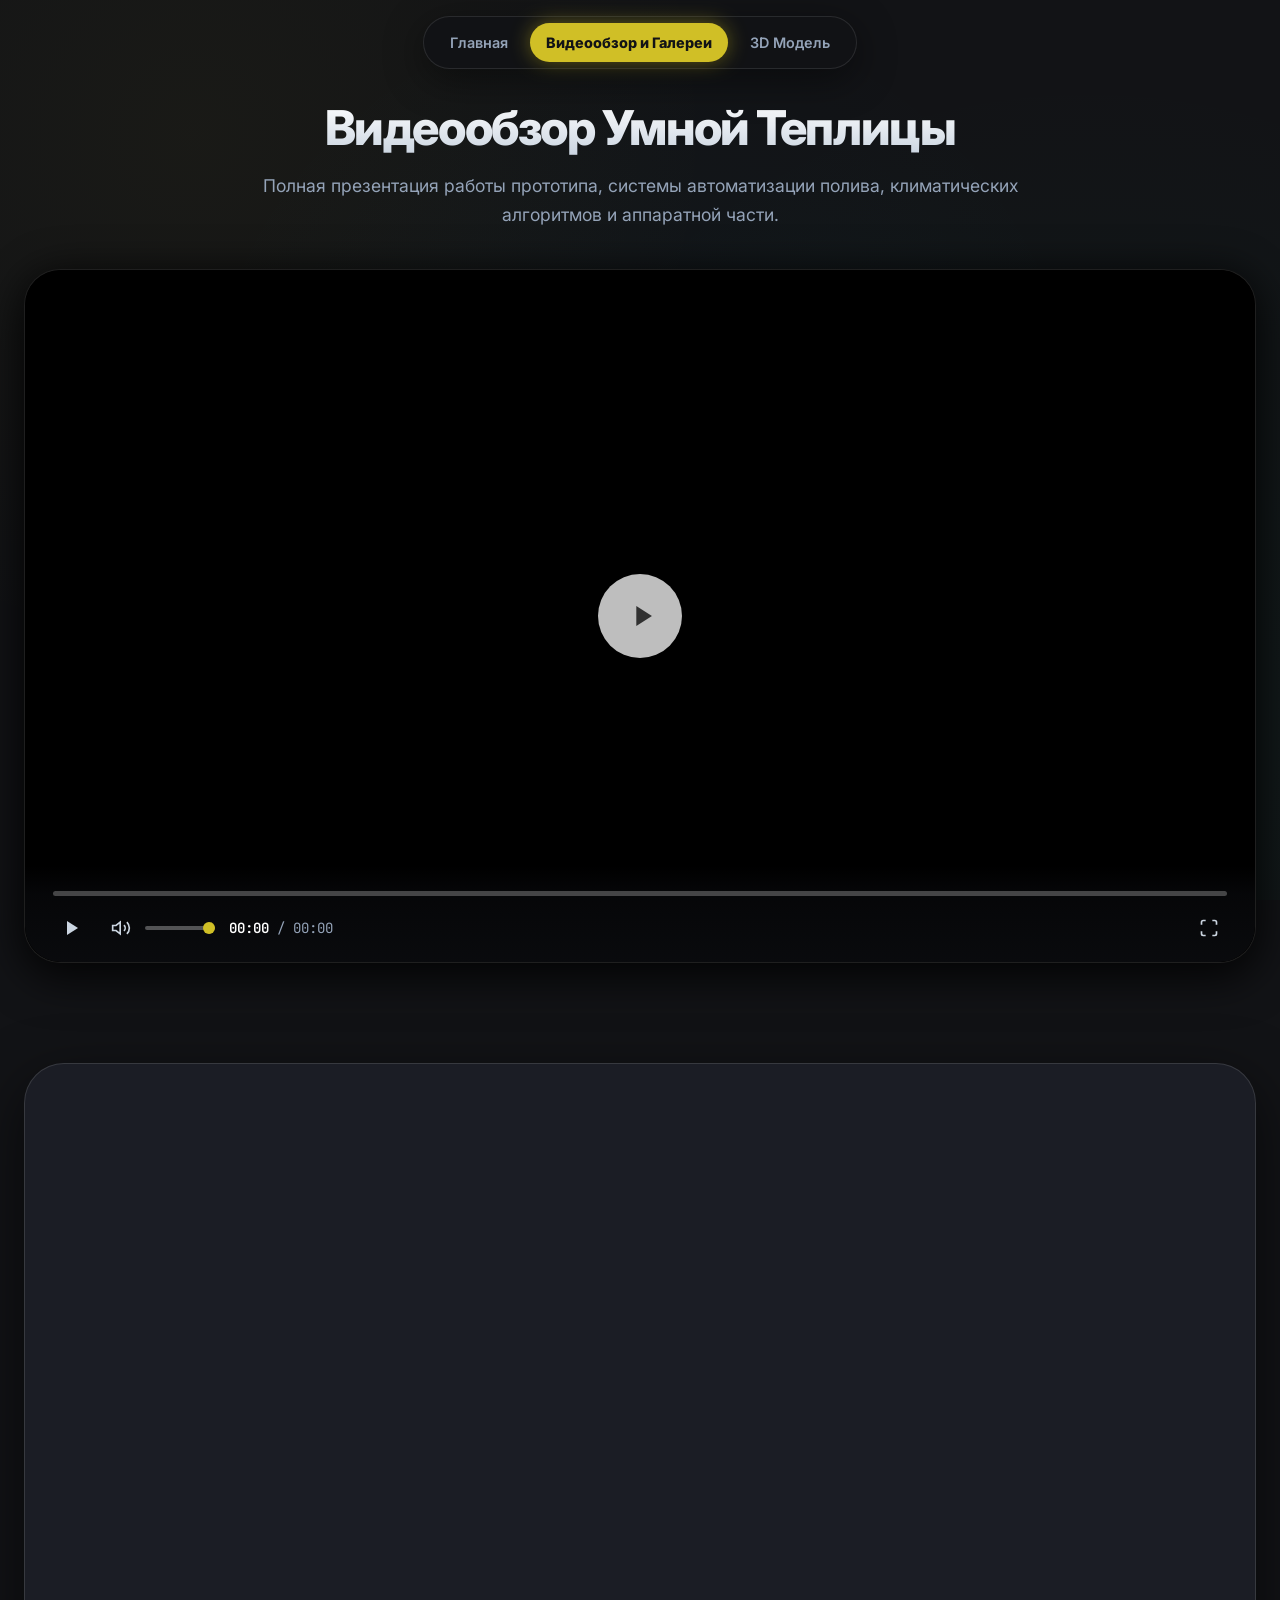
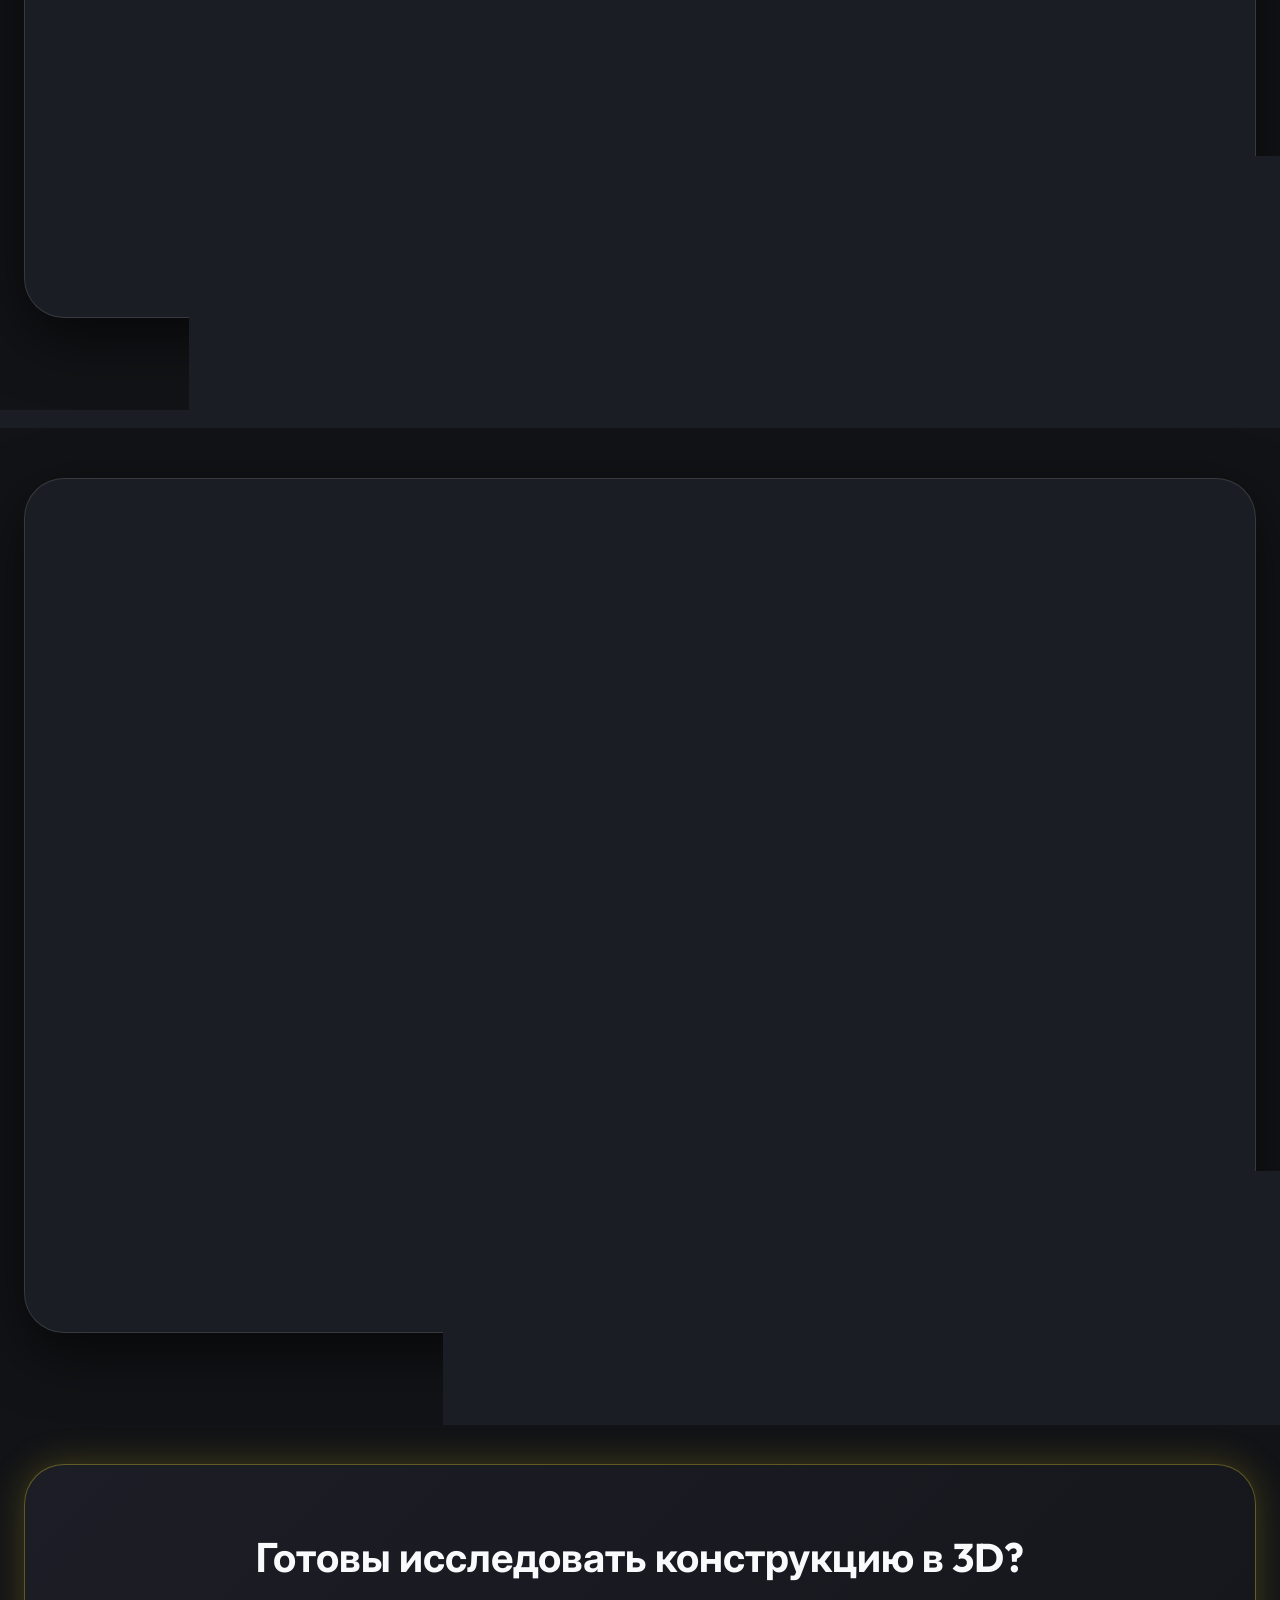
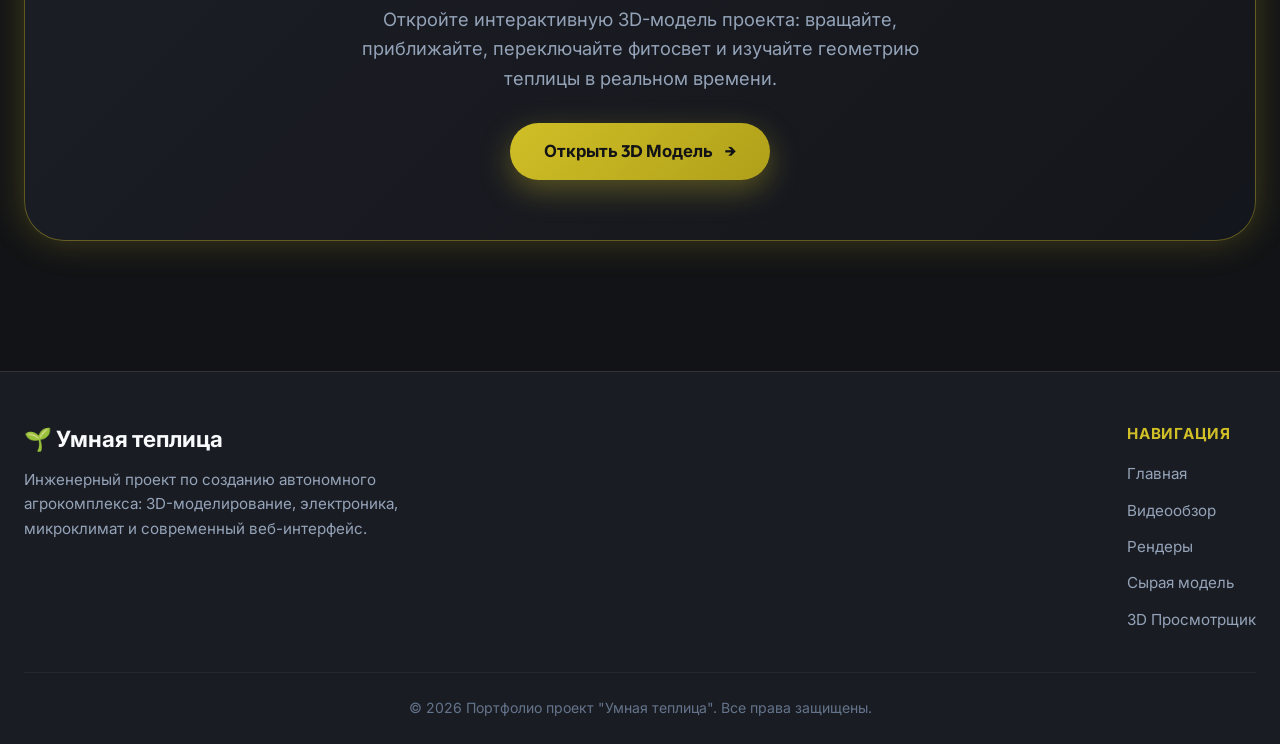
==== review.html @ 113e4ca7 "feat: initial commit - student project" ====
<!DOCTYPE html>
<html lang="ru">
<head>
  <meta charset="UTF-8" />
  <meta name="viewport" content="width=device-width, initial-scale=1.0" />
  <title>Видеообзор и Галереи | Умная теплица</title>
  <link rel="stylesheet" href="css/style.css" />
  <link rel="stylesheet" href="css/player.css" />
  <link rel="stylesheet" href="css/gallery.css" />
</head>
<body>

  <!-- SITE HEADER / NAVBAR -->
  <header class="site-header">
    <div class="nav-container">
      <nav>
        <ul class="nav-links">
          <li><a href="index.html" class="nav-link">Главная</a></li>
          <li><a href="review.html" class="nav-link active">Видеообзор и Галереи</a></li>
          <li><a href="model.html" class="nav-link">3D Модель</a></li>
        </ul>
      </nav>
    </div>
  </header>

  <main>
    <!-- VIDEO SECTION (FRAME 2 DESIGN) -->
    <section id="video" class="video-section section">
      <div class="container">
        <div class="section-header">
          <h1 class="section-title">Видеообзор Умной Теплицы</h1>
          <p class="section-desc">
            Полная презентация работы прототипа, системы автоматизации полива, климатических алгоритмов и аппаратной части.
          </p>
        </div>

        <div class="video-wrapper">
          <div class="video-container">
            <video class="custom-video" preload="metadata" poster="Рендер%20модели/Identical_reconstruction_first_i…_2K_202607182048.jpeg">
              <source src="Видеообзор/Умная%20теплица%20(1).mp4" type="video/mp4" />
              Ваш браузер не поддерживает видео HTML5.
            </video>

            <!-- Center Big Play Button (From Frame 2) -->
            <button class="video-center-btn" aria-label="Воспроизвести">
              <svg viewBox="0 0 24 24">
                <path d="M8 5v14l11-7z" />
              </svg>
            </button>

            <!-- Custom Controls Overlay -->
            <div class="video-controls">
              <div class="video-timeline-container">
                <div class="video-timeline">
                  <div class="video-buffer"></div>
                  <div class="video-progress"></div>
                </div>
              </div>

              <div class="video-controls-row">
                <div class="video-controls-left">
                  <button class="control-btn play-toggle-btn" aria-label="Play/Pause">
                    <svg width="24" height="24" viewBox="0 0 24 24" fill="currentColor">
                      <path d="M8 5v14l11-7z" />
                    </svg>
                  </button>

                  <div class="volume-container">
                    <button class="control-btn mute-btn" aria-label="Mute">
                      <svg width="22" height="22" viewBox="0 0 24 24" fill="none" stroke="currentColor" stroke-width="2">
                        <path d="M11 5L6 9H2v6h4l5 4V5z"/>
                        <path d="M19.07 4.93a10 10 0 0 1 0 14.14M15.54 8.46a5 5 0 0 1 0 7.07"/>
                      </svg>
                    </button>
                    <input type="range" class="volume-slider" min="0" max="1" step="0.05" value="1.0" />
                  </div>

                  <div class="video-time">
                    <span class="video-time-current">00:00</span> / <span class="video-time-total">00:00</span>
                  </div>
                </div>

                <div class="video-controls-right">
                  <button class="control-btn fullscreen-btn" aria-label="Fullscreen">
                    <svg width="20" height="20" viewBox="0 0 24 24" fill="none" stroke="currentColor" stroke-width="2">
                      <path d="M8 3H5a2 2 0 0 0-2 2v3m18 0V5a2 2 0 0 0-2-2h-3m0 18h3a2 2 0 0 0 2-2v-3M3 16v3a2 2 0 0 0 2 2h3"/>
                    </svg>
                  </button>
                </div>
              </div>
            </div>
          </div>
        </div>
      </div>
    </section>

    <!-- GALLERY 1: RENDERS (FRAME 2) -->
    <section id="gallery-renders" class="gallery-section">
      <div class="container">
        <div class="gallery-block" id="renderGallery">
          <div class="gallery-header-row">
            <div class="gallery-title-group">
              <h3>Рендер модели</h3>
              <p>Фотореалистичные рендеры проекта в различных ракурсах: общий план, аэросъемка, детализация узлов и интерьер теплицы.</p>
            </div>

            <div class="gallery-nav-buttons">
              <button class="gallery-nav-btn prev-btn" aria-label="Назад">←</button>
              <button class="gallery-nav-btn next-btn" aria-label="Вперед">→</button>
            </div>
          </div>

          <!-- 3D Carousel Stage -->
          <div class="carousel-stage">
            <div class="carousel-track">
              <!-- Render slides injected by JS -->
            </div>
          </div>

          <div class="carousel-dots"></div>
          <div class="gallery-thumbs"></div>
        </div>
      </div>
    </section>

    <!-- GALLERY 2: RAW MODEL / PROTOTYPE (FRAME 2) -->
    <section id="gallery-raw" class="gallery-section">
      <div class="container">
        <div class="gallery-block" id="rawGallery">
          <div class="gallery-header-row">
            <div class="gallery-title-group">
              <h3>Сырая модель и процесс сборки</h3>
              <p>Чертежи, геометрические модели из SketchUp, этапы лазерной резки, сборки макета и физического прототипа.</p>
            </div>

            <div class="gallery-nav-buttons">
              <button class="gallery-nav-btn prev-btn" aria-label="Назад">←</button>
              <button class="gallery-nav-btn next-btn" aria-label="Вперед">→</button>
            </div>
          </div>

          <!-- 3D Carousel Stage -->
          <div class="carousel-stage">
            <div class="carousel-track">
              <!-- Raw model slides injected by JS -->
            </div>
          </div>

          <div class="carousel-dots"></div>
          <div class="gallery-thumbs"></div>
        </div>
      </div>
    </section>

    <!-- 3D CTA BANNER -->
    <section class="section" style="padding-top: 20px;">
      <div class="container" style="text-align: center;">
        <div style="background: linear-gradient(135deg, rgba(30, 32, 40, 0.9), rgba(20, 22, 28, 0.95)); border: 1px solid var(--border-active); border-radius: var(--radius-xl); padding: 60px 40px; box-shadow: var(--shadow-gold);">
          <h2 style="font-family: var(--font-heading); font-size: 2.5rem; margin-bottom: 16px;">Готовы исследовать конструкцию в 3D?</h2>
          <p style="color: var(--text-secondary); font-size: 1.15rem; max-width: 600px; margin: 0 auto 30px;">
            Откройте интерактивную 3D-модель проекта: вращайте, приближайте, переключайте фитосвет и изучайте геометрию теплицы в реальном времени.
          </p>
          <a href="model.html" class="btn btn-primary">
            <span>Открыть 3D Модель</span>
            <span class="btn-icon">→</span>
          </a>
        </div>
      </div>
    </section>
  </main>

  <!-- LIGHTBOX MODAL -->
  <div class="lightbox-modal" id="lightboxModal">
    <button class="lightbox-close" aria-label="Закрыть">✕</button>
    <button class="lightbox-prev" aria-label="Предыдущее">‹</button>
    <button class="lightbox-next" aria-label="Следующее">›</button>
    <div class="lightbox-content">
      <img class="lightbox-img" id="lightboxImg" src="" alt="Full view" />
      <div class="lightbox-caption" id="lightboxCaption"></div>
    </div>
  </div>

  <!-- FOOTER -->
  <footer class="site-footer">
    <div class="container">
      <div class="footer-content">
        <div class="footer-brand">
          <h3>🌱 Умная теплица</h3>
          <p>Инженерный проект по созданию автономного агрокомплекса: 3D-моделирование, электроника, микроклимат и современный веб-интерфейс.</p>
        </div>
        <div class="footer-col">
          <h4>Навигация</h4>
          <ul>
            <li><a href="index.html">Главная</a></li>
            <li><a href="review.html">Видеообзор</a></li>
            <li><a href="review.html#gallery-renders">Рендеры</a></li>
            <li><a href="review.html#gallery-raw">Сырая модель</a></li>
            <li><a href="model.html">3D Просмотрщик</a></li>
          </ul>
        </div>
      </div>
      <div class="footer-bottom">
        <p>© 2026 Портфолио проект "Умная теплица". Все права защищены.</p>
      </div>
    </div>
  </footer>

  <script src="js/main.js"></script>
  <script src="js/player.js"></script>
  <script src="js/gallery.js"></script>
</body>
</html>
---- css/style.css ----
/* ===================================================
   SMART GREENHOUSE PORTFOLIO - MAIN STYLES
   =================================================== */

@import url('https://fonts.googleapis.com/css2?family=Inter:wght@300;400;500;600;700;800;900&family=Outfit:wght@400;600;700;800;900&family=JetBrains+Mono:wght@400;600&display=swap');

:root {
  --bg-primary: #121316;
  --bg-secondary: #1a1c23;
  --bg-card: rgba(30, 32, 40, 0.75);
  --bg-glass: rgba(255, 255, 255, 0.06);
  --bg-glass-heavy: rgba(20, 22, 28, 0.92);
  --bg-glass-nav: rgba(18, 19, 22, 0.88);
  
  --accent-gold: #d0bf26;
  --accent-gold-glow: rgba(208, 191, 38, 0.35);
  --accent-green: #10b981;
  --accent-green-glow: rgba(16, 185, 129, 0.3);
  --accent-cyan: #06b6d4;
  --accent-purple: #a855f7;
  
  --text-primary: #f8fafc;
  --text-secondary: #94a3b8;
  --text-muted: #64748b;
  
  --border-light: rgba(255, 255, 255, 0.1);
  --border-active: rgba(208, 191, 38, 0.4);
  --border-glass: rgba(255, 255, 255, 0.12);
  
  --radius-sm: 10px;
  --radius-md: 18px;
  --radius-lg: 28px;
  --radius-xl: 40px;
  --radius-full: 9999px;
  
  --shadow-sm: 0 4px 20px rgba(0, 0, 0, 0.25);
  --shadow-md: 0 10px 40px rgba(0, 0, 0, 0.45);
  --shadow-lg: 0 20px 60px rgba(0, 0, 0, 0.6);
  --shadow-gold: 0 0 35px rgba(208, 191, 38, 0.25);
  --shadow-glow: 0 0 45px rgba(16, 185, 129, 0.2);

  --font-main: 'Inter', system-ui, -apple-system, sans-serif;
  --font-heading: 'Outfit', 'Inter', sans-serif;
  --font-mono: 'JetBrains Mono', monospace;
  
  --transition-fast: 0.2s cubic-bezier(0.4, 0, 0.2, 1);
  --transition-normal: 0.35s cubic-bezier(0.4, 0, 0.2, 1);
  --transition-smooth: 0.5s cubic-bezier(0.16, 1, 0.3, 1);
}

*, *::before, *::after {
  box-sizing: border-box;
  margin: 0;
  padding: 0;
}

html {
  scroll-behavior: smooth;
  color-scheme: dark;
  font-size: 16px;
  -webkit-text-size-adjust: 100%;
}

body {
  font-family: var(--font-main);
  background-color: var(--bg-primary);
  color: var(--text-primary);
  line-height: 1.6;
  min-height: 100vh;
  overflow-x: hidden;
  position: relative;
  background-image: 
    radial-gradient(circle at 15% 15%, rgba(208, 191, 38, 0.04) 0%, transparent 40%),
    radial-gradient(circle at 85% 80%, rgba(16, 185, 129, 0.05) 0%, transparent 50%),
    radial-gradient(circle at 50% 50%, rgba(6, 182, 212, 0.03) 0%, transparent 60%);
  background-attachment: fixed;
  text-rendering: optimizeLegibility;
}

img {
  max-width: 100%;
  display: block;
}

/* Scrollbar */
::-webkit-scrollbar {
  width: 8px;
}
::-webkit-scrollbar-track {
  background: #121316;
}
::-webkit-scrollbar-thumb {
  background: #2e323e;
  border-radius: 4px;
  border: 2px solid #121316;
}
::-webkit-scrollbar-thumb:hover {
  background: var(--accent-gold);
}

/* ===================================================
   NAVIGATION BAR (CENTERED FLOATING CAPSULE)
   =================================================== */

.site-header {
  position: fixed;
  top: 0;
  left: 0;
  right: 0;
  z-index: 1000;
  padding: 16px 20px;
  display: flex;
  justify-content: center;
  align-items: center;
  pointer-events: none;
  transition: var(--transition-normal);
}

.nav-container {
  pointer-events: auto;
  display: flex;
  align-items: center;
  justify-content: center;
  width: auto;
  padding: 6px 10px;
  background: var(--bg-glass-nav);
  backdrop-filter: blur(16px);
  -webkit-backdrop-filter: blur(16px);
  border: 1px solid var(--border-light);
  border-radius: var(--radius-full);
  box-shadow: var(--shadow-md);
  transition: all var(--transition-normal);
  transform: translateZ(0);
  max-width: calc(100vw - 32px);
}

.nav-links {
  display: flex;
  align-items: center;
  gap: 6px;
  list-style: none;
}

.nav-link {
  position: relative;
  display: flex;
  align-items: center;
  justify-content: center;
  gap: 6px;
  padding: 8px 16px;
  border-radius: var(--radius-full);
  color: var(--text-secondary);
  text-decoration: none;
  font-size: 0.9rem;
  font-weight: 600;
  transition: all var(--transition-fast);
  white-space: nowrap;
  -webkit-tap-highlight-color: transparent;
}

.nav-link:hover {
  color: var(--text-primary);
  background: rgba(255, 255, 255, 0.08);
}

.nav-links .nav-link.active,
.nav-link.active {
  color: #121316 !important;
  background: var(--accent-gold) !important;
  box-shadow: 0 0 20px rgba(208, 191, 38, 0.45), 0 4px 12px rgba(0, 0, 0, 0.3) !important;
  font-weight: 800 !important;
}

.mobile-toggle {
  display: none !important;
}

/* ===================================================
   CONTAINER & LAYOUT
   =================================================== */

.container {
  width: 100%;
  max-width: 1360px;
  margin: 0 auto;
  padding: 0 24px;
}

.section {
  padding: 100px 0 70px;
  position: relative;
}

.section-header {
  text-align: center;
  max-width: 800px;
  margin: 0 auto 40px;
}

.section-tag {
  display: inline-flex;
  align-items: center;
  gap: 8px;
  padding: 6px 16px;
  background: rgba(208, 191, 38, 0.12);
  border: 1px solid rgba(208, 191, 38, 0.3);
  border-radius: var(--radius-full);
  color: var(--accent-gold);
  font-size: 0.85rem;
  font-weight: 700;
  text-transform: uppercase;
  letter-spacing: 0.08em;
  margin-bottom: 16px;
}

.section-title {
  font-family: var(--font-heading);
  font-size: clamp(2rem, 3.8vw, 3rem);
  font-weight: 800;
  letter-spacing: -0.03em;
  line-height: 1.15;
  margin-bottom: 16px;
  background: linear-gradient(180deg, #ffffff 0%, #cbd5e1 100%);
  -webkit-background-clip: text;
  -webkit-text-fill-color: transparent;
}

.section-desc {
  font-size: 1.1rem;
  color: var(--text-secondary);
  line-height: 1.65;
}

/* ===================================================
   BUTTONS
   =================================================== */

.btn {
  display: inline-flex;
  align-items: center;
  justify-content: center;
  gap: 12px;
  padding: 15px 34px;
  border-radius: var(--radius-full);
  font-size: 1.05rem;
  font-weight: 700;
  font-family: var(--font-heading);
  text-decoration: none;
  cursor: pointer;
  border: none;
  transition: all var(--transition-normal);
  position: relative;
  overflow: hidden;
  -webkit-tap-highlight-color: transparent;
  min-height: 48px;
}

.btn-primary {
  background: linear-gradient(135deg, #d0bf26, #b0a01a);
  color: #121316;
  box-shadow: 0 10px 30px var(--accent-gold-glow);
}

.btn-primary:hover {
  transform: translateY(-3px) scale(1.02);
  box-shadow: 0 15px 40px rgba(208, 191, 38, 0.55);
}

.btn-glass {
  background: rgba(255, 255, 255, 0.1);
  backdrop-filter: blur(12px);
  -webkit-backdrop-filter: blur(12px);
  color: var(--text-primary);
  border: 1px solid rgba(255, 255, 255, 0.2);
  box-shadow: var(--shadow-sm);
}

.btn-glass:hover {
  background: rgba(255, 255, 255, 0.18);
  border-color: var(--accent-gold);
  transform: translateY(-3px);
  box-shadow: var(--shadow-md);
}

.btn-icon {
  display: inline-flex;
  align-items: center;
  justify-content: center;
  background: none;
  transition: transform var(--transition-fast);
}

.btn:hover .btn-icon {
  transform: translateX(4px);
}

/* ===================================================
   FOOTER
   =================================================== */

.site-footer {
  background: var(--bg-secondary);
  border-top: 1px solid var(--border-light);
  padding: 50px 0 25px;
  margin-top: 60px;
}

.footer-content {
  display: grid;
  grid-template-columns: 1fr auto;
  gap: 40px;
  margin-bottom: 30px;
  align-items: start;
}

.footer-brand h3 {
  font-family: var(--font-heading);
  font-size: 1.4rem;
  margin-bottom: 10px;
  color: var(--text-primary);
}

.footer-brand p {
  color: var(--text-secondary);
  max-width: 420px;
  font-size: 0.95rem;
}

.footer-col h4 {
  font-size: 0.95rem;
  text-transform: uppercase;
  letter-spacing: 0.05em;
  color: var(--accent-gold);
  margin-bottom: 14px;
}

.footer-col ul {
  list-style: none;
}

.footer-col li {
  margin-bottom: 8px;
}

.footer-col a {
  color: var(--text-secondary);
  text-decoration: none;
  font-size: 0.95rem;
  transition: color var(--transition-fast);
  display: inline-block;
  padding: 2px 0;
}

.footer-col a:hover {
  color: var(--accent-gold);
}

.footer-bottom {
  text-align: center;
  padding-top: 24px;
  border-top: 1px solid rgba(255, 255, 255, 0.05);
  color: var(--text-muted);
  font-size: 0.88rem;
}

/* ===================================================
   RESPONSIVE & MOBILE
   =================================================== */

@media (max-width: 992px) {
  body {
    background-attachment: scroll;
  }
  
  .site-header {
    padding: 12px 14px;
  }

  .nav-container {
    padding: 5px 8px;
    background: rgba(18, 19, 22, 0.94);
  }

  .nav-link {
    padding: 7px 12px;
    font-size: 0.82rem;
  }

  .footer-content {
    grid-template-columns: 1fr;
    gap: 24px;
  }
}

@media (max-width: 640px) {
  .site-header {
    padding: 10px 10px;
  }
  
  .nav-container {
    padding: 4px 6px;
    max-width: calc(100vw - 20px);
  }

  .nav-links {
    gap: 3px;
  }

  .nav-link {
    padding: 6px 10px;
    font-size: 0.78rem;
    gap: 4px;
  }

  .container {
    padding: 0 16px;
  }
  .section {
    padding: 70px 0 40px;
  }
  .section-header {
    margin-bottom: 28px;
  }
}

@media (max-width: 360px) {
  .nav-link {
    padding: 5px 7px;
    font-size: 0.72rem;
  }
}
---- css/player.css ----
/* ===================================================
   CUSTOM VIDEO PLAYER STYLES (CLEAN & ROUNDED)
   =================================================== */

.video-section {
  padding: 100px 0 50px;
}

.video-wrapper {
  position: relative;
  width: 100%;
  max-width: 1240px;
  margin: 0 auto;
  background: #000000;
  border-radius: 36px;
  border: 1px solid rgba(255, 255, 255, 0.12);
  box-shadow: 0 15px 45px rgba(0, 0, 0, 0.7), 0 0 40px rgba(0, 0, 0, 0.4);
  overflow: hidden;
  transition: all var(--transition-normal);
  transform: translateZ(0);
}

.video-wrapper:hover {
  border-color: rgba(208, 191, 38, 0.4);
  box-shadow: 0 20px 60px rgba(0, 0, 0, 0.8), 0 0 50px rgba(208, 191, 38, 0.15);
}

.video-container {
  position: relative;
  width: 100%;
  aspect-ratio: 16 / 9;
  background: #000000;
  border-radius: 36px;
  overflow: hidden;
  display: flex;
  align-items: center;
  justify-content: center;
  cursor: pointer;
  -webkit-tap-highlight-color: transparent;
  user-select: none;
}

.custom-video {
  width: 100%;
  height: 100%;
  object-fit: cover;
  display: block;
  border-radius: 36px;
}

/* Big Center Play/Pause Button */
.video-center-btn {
  position: absolute;
  top: 50%;
  left: 50%;
  transform: translate(-50%, -50%) scale(1);
  width: 84px;
  height: 84px;
  border-radius: 50%;
  background: rgba(217, 217, 217, 0.88);
  backdrop-filter: blur(12px);
  -webkit-backdrop-filter: blur(12px);
  display: flex;
  align-items: center;
  justify-content: center;
  cursor: pointer;
  z-index: 10;
  box-shadow: 0 10px 35px rgba(0, 0, 0, 0.5);
  transition: all 0.25s cubic-bezier(0.16, 1, 0.3, 1);
  border: none;
  -webkit-tap-highlight-color: transparent;
}

.video-center-btn svg {
  width: 34px;
  height: 34px;
  fill: #313131;
  margin-left: 4px; /* Optical center for play icon */
  transition: fill 0.2s ease;
}

.video-center-btn:hover {
  transform: translate(-50%, -50%) scale(1.1);
  background: #ffffff;
  box-shadow: 0 15px 45px rgba(208, 191, 38, 0.6);
}

.video-center-btn:hover svg {
  fill: #121316;
}

.video-container.playing .video-center-btn {
  opacity: 0;
  pointer-events: none;
  transform: translate(-50%, -50%) scale(0.75);
}

.video-container.playing:hover .video-center-btn {
  opacity: 0.88;
  pointer-events: auto;
  transform: translate(-50%, -50%) scale(1);
}

/* Bottom Controls Bar */
.video-controls {
  position: absolute;
  bottom: 0;
  left: 0;
  right: 0;
  padding: 20px 28px 16px;
  background: linear-gradient(0deg, rgba(10, 11, 14, 0.95) 0%, rgba(10, 11, 14, 0.6) 70%, transparent 100%);
  display: flex;
  flex-direction: column;
  gap: 10px;
  z-index: 10;
  opacity: 1;
  transition: opacity 0.3s ease, visibility 0.3s ease;
  pointer-events: auto;
}

.video-container.playing.hide-controls .video-controls {
  opacity: 0;
  pointer-events: none;
}

/* Progress bar / Timeline */
.video-timeline-container {
  width: 100%;
  height: 14px;
  display: flex;
  align-items: center;
  cursor: pointer;
  position: relative;
  touch-action: none;
}

.video-timeline {
  width: 100%;
  height: 5px;
  background: rgba(255, 255, 255, 0.25);
  border-radius: 6px;
  position: relative;
  overflow: hidden;
  transition: height 0.2s ease;
}

.video-timeline-container:hover .video-timeline {
  height: 7px;
}

.video-progress {
  height: 100%;
  width: 0%;
  background: linear-gradient(90deg, #d0bf26, #f0e130);
  box-shadow: 0 0 12px rgba(208, 191, 38, 0.8);
  border-radius: 6px;
  transition: width 0.08s linear;
}

.video-buffer {
  position: absolute;
  top: 0;
  left: 0;
  height: 100%;
  width: 0%;
  background: rgba(255, 255, 255, 0.15);
  border-radius: 6px;
}

/* Bottom Row of Controls */
.video-controls-row {
  display: flex;
  align-items: center;
  justify-content: space-between;
  width: 100%;
}

.video-controls-left {
  display: flex;
  align-items: center;
  gap: 14px;
  flex-shrink: 0;
}

.video-controls-right {
  display: flex;
  align-items: center;
  gap: 14px;
  flex-shrink: 0;
}

.control-btn {
  background: none;
  border: none;
  color: #cbd5e1;
  font-size: 19px;
  cursor: pointer;
  display: flex;
  align-items: center;
  justify-content: center;
  padding: 6px;
  border-radius: 50%;
  transition: all 0.2s ease;
  -webkit-tap-highlight-color: transparent;
  min-width: 36px;
  min-height: 36px;
}

.control-btn:hover {
  color: #ffffff;
  transform: scale(1.12);
}

.video-time {
  font-family: var(--font-mono);
  font-size: 0.88rem;
  color: #94a3b8;
  white-space: nowrap;
}

.video-time-current {
  color: #ffffff;
  font-weight: 600;
}

/* Volume Slider */
.volume-container {
  display: flex;
  align-items: center;
  gap: 6px;
}

.volume-slider {
  width: 70px;
  height: 4px;
  -webkit-appearance: none;
  appearance: none;
  background: rgba(255, 255, 255, 0.3);
  border-radius: 2px;
  outline: none;
  cursor: pointer;
}

.volume-slider::-webkit-slider-thumb {
  -webkit-appearance: none;
  appearance: none;
  width: 12px;
  height: 12px;
  background: var(--accent-gold);
  border-radius: 50%;
  cursor: pointer;
}

/* ===================================================
   FULLSCREEN MODE STYLING
   =================================================== */

.video-container:fullscreen,
.video-container:-webkit-full-screen {
  width: 100vw;
  height: 100vh;
  aspect-ratio: auto;
  border-radius: 0;
  background: #000000;
}

.video-container:fullscreen .custom-video,
.video-container:-webkit-full-screen .custom-video {
  border-radius: 0;
  object-fit: contain;
}

.video-container:fullscreen .video-controls,
.video-container:-webkit-full-screen .video-controls {
  padding: 30px 48px 24px;
}

/* ===================================================
   MOBILE RESPONSIVE PLAYER OPTIMIZATIONS
   =================================================== */

@media (max-width: 768px) {
  .video-section {
    padding: 70px 0 35px;
  }
  .video-wrapper {
    border-radius: 22px;
  }
  .video-container {
    border-radius: 22px;
  }
  .custom-video {
    border-radius: 22px;
  }
  .video-center-btn {
    width: 60px;
    height: 60px;
  }
  .video-center-btn svg {
    width: 26px;
    height: 26px;
    margin-left: 3px;
  }
  .video-controls {
    padding: 10px 14px 8px;
    gap: 6px;
  }
  .video-controls-left {
    gap: 8px;
  }
  .volume-slider {
    display: none; /* Hide volume slider on mobile, phone hardware buttons are used */
  }
  .video-time {
    font-size: 0.78rem;
  }
  .control-btn {
    min-width: 32px;
    min-height: 32px;
    padding: 4px;
    font-size: 17px;
  }
}

@media (max-width: 480px) {
  .video-center-btn {
    width: 52px;
    height: 52px;
  }
  .video-center-btn svg {
    width: 22px;
    height: 22px;
  }
  .video-controls {
    padding: 8px 10px 6px;
  }
  .video-time {
    font-size: 0.72rem;
  }
}
---- css/gallery.css ----
/* ===================================================
   GALLERIES & LIGHTBOX STYLES (FRAME 2)
   =================================================== */

.gallery-section {
  padding: 50px 0;
  width: 100%;
  overflow: hidden;
}

/* Master Gallery Card (Frame 2 style container) */
.gallery-block {
  background: rgba(30, 32, 40, 0.85);
  backdrop-filter: blur(14px);
  -webkit-backdrop-filter: blur(14px);
  border: 1px solid var(--border-glass);
  border-radius: var(--radius-xl);
  padding: 44px 36px;
  margin-bottom: 60px;
  box-shadow: var(--shadow-lg);
  position: relative;
  overflow: hidden;
  width: 100%;
  box-sizing: border-box;
  content-visibility: auto;
  contain-intrinsic-size: 0 650px;
}

.gallery-header-row {
  display: flex;
  align-items: flex-end;
  justify-content: space-between;
  margin-bottom: 32px;
  flex-wrap: wrap;
  gap: 20px;
  width: 100%;
  position: relative;
  z-index: 10;
}

.gallery-title-group {
  flex: 1;
  min-width: 260px;
}

.gallery-title-group h3 {
  font-family: var(--font-heading);
  font-size: 2rem;
  font-weight: 800;
  color: #ffffff;
  letter-spacing: -0.02em;
  margin-bottom: 6px;
}

.gallery-title-group p {
  color: var(--text-secondary);
  font-size: 1rem;
  max-width: 650px;
}

.gallery-nav-buttons {
  display: flex;
  align-items: center;
  gap: 12px;
  flex-shrink: 0;
}

.gallery-nav-btn {
  width: 48px;
  height: 48px;
  border-radius: 50%;
  background: rgba(255, 255, 255, 0.08);
  border: 1px solid var(--border-light);
  color: #ffffff;
  display: flex;
  align-items: center;
  justify-content: center;
  font-size: 20px;
  cursor: pointer;
  transition: all var(--transition-fast);
  -webkit-tap-highlight-color: transparent;
}

.gallery-nav-btn:hover {
  background: var(--accent-gold);
  color: #121316;
  border-color: var(--accent-gold);
  transform: scale(1.06);
  box-shadow: 0 0 20px var(--accent-gold-glow);
}

/* Carousel 3D / Coverflow Layout */
.carousel-stage {
  position: relative;
  width: 100%;
  max-width: 100%;
  height: 500px;
  display: flex;
  align-items: center;
  justify-content: center;
  perspective: 1200px;
  user-select: none;
  overflow: hidden;
  contain: layout paint;
}

.carousel-track {
  position: relative;
  width: 100%;
  height: 100%;
  display: flex;
  align-items: center;
  justify-content: center;
}

.carousel-slide {
  position: absolute;
  width: 62%;
  height: 90%;
  max-width: 920px;
  border-radius: var(--radius-lg);
  overflow: hidden;
  box-shadow: var(--shadow-md);
  border: 1px solid var(--border-light);
  cursor: pointer;
  transition: all 0.45s cubic-bezier(0.16, 1, 0.3, 1);
  background: #1a1c23;
  transform-style: preserve-3d;
  transform: translateZ(0);
  will-change: transform, opacity;
  -webkit-tap-highlight-color: transparent;
}

.carousel-slide img {
  width: 100%;
  height: 100%;
  object-fit: cover;
  display: block;
  transition: transform 0.5s ease;
  transform: translateZ(0);
}

.carousel-slide:hover img {
  transform: scale(1.03);
}

/* Slide Positions */
.carousel-slide.active {
  z-index: 5;
  transform: translateX(0) translateZ(0) scale(1);
  opacity: 1;
  border-color: var(--border-active);
  box-shadow: 0 20px 50px rgba(0, 0, 0, 0.75), 0 0 30px rgba(208, 191, 38, 0.2);
}

.carousel-slide.prev {
  z-index: 3;
  transform: translateX(-35%) translateZ(-150px) scale(0.85);
  opacity: 0.65;
  filter: brightness(0.65);
}

.carousel-slide.next {
  z-index: 3;
  transform: translateX(35%) translateZ(-150px) scale(0.85);
  opacity: 0.65;
  filter: brightness(0.65);
}

.carousel-slide.hidden-left {
  z-index: 1;
  transform: translateX(-70%) translateZ(-300px) scale(0.7);
  opacity: 0;
  pointer-events: none;
}

.carousel-slide.hidden-right {
  z-index: 1;
  transform: translateX(70%) translateZ(-300px) scale(0.7);
  opacity: 0;
  pointer-events: none;
}

/* Slide Caption Overlay */
.slide-caption {
  position: absolute;
  bottom: 0;
  left: 0;
  right: 0;
  padding: 24px 30px;
  background: linear-gradient(0deg, rgba(14, 15, 18, 0.95) 0%, rgba(14, 15, 18, 0.6) 60%, transparent 100%);
  display: flex;
  align-items: flex-end;
  justify-content: space-between;
  opacity: 0;
  transform: translateY(10px);
  transition: all 0.3s ease;
}

.carousel-slide.active .slide-caption {
  opacity: 1;
  transform: translateY(0);
}

.slide-caption-title {
  font-family: var(--font-heading);
  font-size: 1.25rem;
  font-weight: 700;
  color: #ffffff;
}

.slide-zoom-icon {
  width: 42px;
  height: 42px;
  border-radius: 50%;
  background: rgba(255, 255, 255, 0.15);
  display: flex;
  align-items: center;
  justify-content: center;
  color: #ffffff;
  font-size: 18px;
  backdrop-filter: blur(8px);
}

/* Dots Pagination */
.carousel-dots {
  display: flex;
  align-items: center;
  justify-content: center;
  gap: 8px;
  margin-top: 20px;
}

.carousel-dot {
  width: 9px;
  height: 9px;
  border-radius: 5px;
  background: rgba(255, 255, 255, 0.2);
  cursor: pointer;
  transition: all var(--transition-fast);
  -webkit-tap-highlight-color: transparent;
}

.carousel-dot.active {
  width: 28px;
  background: var(--accent-gold);
  box-shadow: 0 0 12px var(--accent-gold-glow);
}

/* Thumbnails Strip */
.gallery-thumbs {
  display: flex;
  gap: 10px;
  overflow-x: auto;
  padding: 14px 4px 6px;
  margin-top: 16px;
  width: 100%;
  box-sizing: border-box;
  scroll-behavior: smooth;
  -webkit-overflow-scrolling: touch;
}

.gallery-thumbs::-webkit-scrollbar {
  height: 5px;
}

.thumb-item {
  width: 90px;
  height: 60px;
  border-radius: var(--radius-sm);
  overflow: hidden;
  cursor: pointer;
  opacity: 0.5;
  border: 2px solid transparent;
  flex-shrink: 0;
  transition: all var(--transition-fast);
  -webkit-tap-highlight-color: transparent;
}

.thumb-item img {
  width: 100%;
  height: 100%;
  object-fit: cover;
}

.thumb-item:hover {
  opacity: 0.85;
}

.thumb-item.active {
  opacity: 1;
  border-color: var(--accent-gold);
  box-shadow: 0 0 10px var(--accent-gold-glow);
}

/* ===================================================
   FULLSCREEN LIGHTBOX MODAL
   =================================================== */

.lightbox-modal {
  position: fixed;
  inset: 0;
  z-index: 9999;
  background: rgba(10, 11, 14, 0.95);
  backdrop-filter: blur(20px);
  -webkit-backdrop-filter: blur(20px);
  display: flex;
  align-items: center;
  justify-content: center;
  opacity: 0;
  pointer-events: none;
  transition: opacity 0.3s ease;
  transform: translateZ(0);
}

.lightbox-modal.open {
  opacity: 1;
  pointer-events: auto;
}

.lightbox-content {
  position: relative;
  max-width: 92vw;
  max-height: 88vh;
  display: flex;
  flex-direction: column;
  align-items: center;
}

.lightbox-img {
  max-width: 100%;
  max-height: 80vh;
  object-fit: contain;
  border-radius: var(--radius-md);
  box-shadow: 0 25px 70px rgba(0, 0, 0, 0.9);
}

.lightbox-caption {
  margin-top: 14px;
  color: var(--text-secondary);
  font-size: 1rem;
  font-weight: 500;
  text-align: center;
}

.lightbox-close {
  position: absolute;
  top: 24px;
  right: 24px;
  width: 46px;
  height: 46px;
  border-radius: 50%;
  background: rgba(255, 255, 255, 0.12);
  border: 1px solid var(--border-light);
  color: #ffffff;
  font-size: 22px;
  cursor: pointer;
  display: flex;
  align-items: center;
  justify-content: center;
  transition: all var(--transition-fast);
  -webkit-tap-highlight-color: transparent;
}

.lightbox-close:hover {
  background: #e11d48;
  border-color: #e11d48;
  transform: rotate(90deg);
}

.lightbox-prev, .lightbox-next {
  position: absolute;
  top: 50%;
  transform: translateY(-50%);
  width: 52px;
  height: 52px;
  border-radius: 50%;
  background: rgba(255, 255, 255, 0.12);
  border: 1px solid var(--border-light);
  color: #ffffff;
  font-size: 24px;
  cursor: pointer;
  display: flex;
  align-items: center;
  justify-content: center;
  transition: all var(--transition-fast);
  -webkit-tap-highlight-color: transparent;
}

.lightbox-prev { left: 24px; }
.lightbox-next { right: 24px; }

.lightbox-prev:hover, .lightbox-next:hover {
  background: var(--accent-gold);
  color: #121316;
  border-color: var(--accent-gold);
  box-shadow: 0 0 20px var(--accent-gold-glow);
}

@media (max-width: 768px) {
  .gallery-block {
    padding: 22px 14px;
    border-radius: var(--radius-lg);
    margin-bottom: 40px;
  }
  .carousel-stage {
    height: 320px;
  }
  .carousel-slide {
    width: 86%;
  }
  .carousel-slide.prev {
    transform: translateX(-38%) scale(0.85);
  }
  .carousel-slide.next {
    transform: translateX(38%) scale(0.85);
  }
  .lightbox-prev { left: 8px; width: 42px; height: 42px; font-size: 20px; }
  .lightbox-next { right: 8px; width: 42px; height: 42px; font-size: 20px; }
  .lightbox-close { top: 12px; right: 12px; width: 40px; height: 40px; }
}
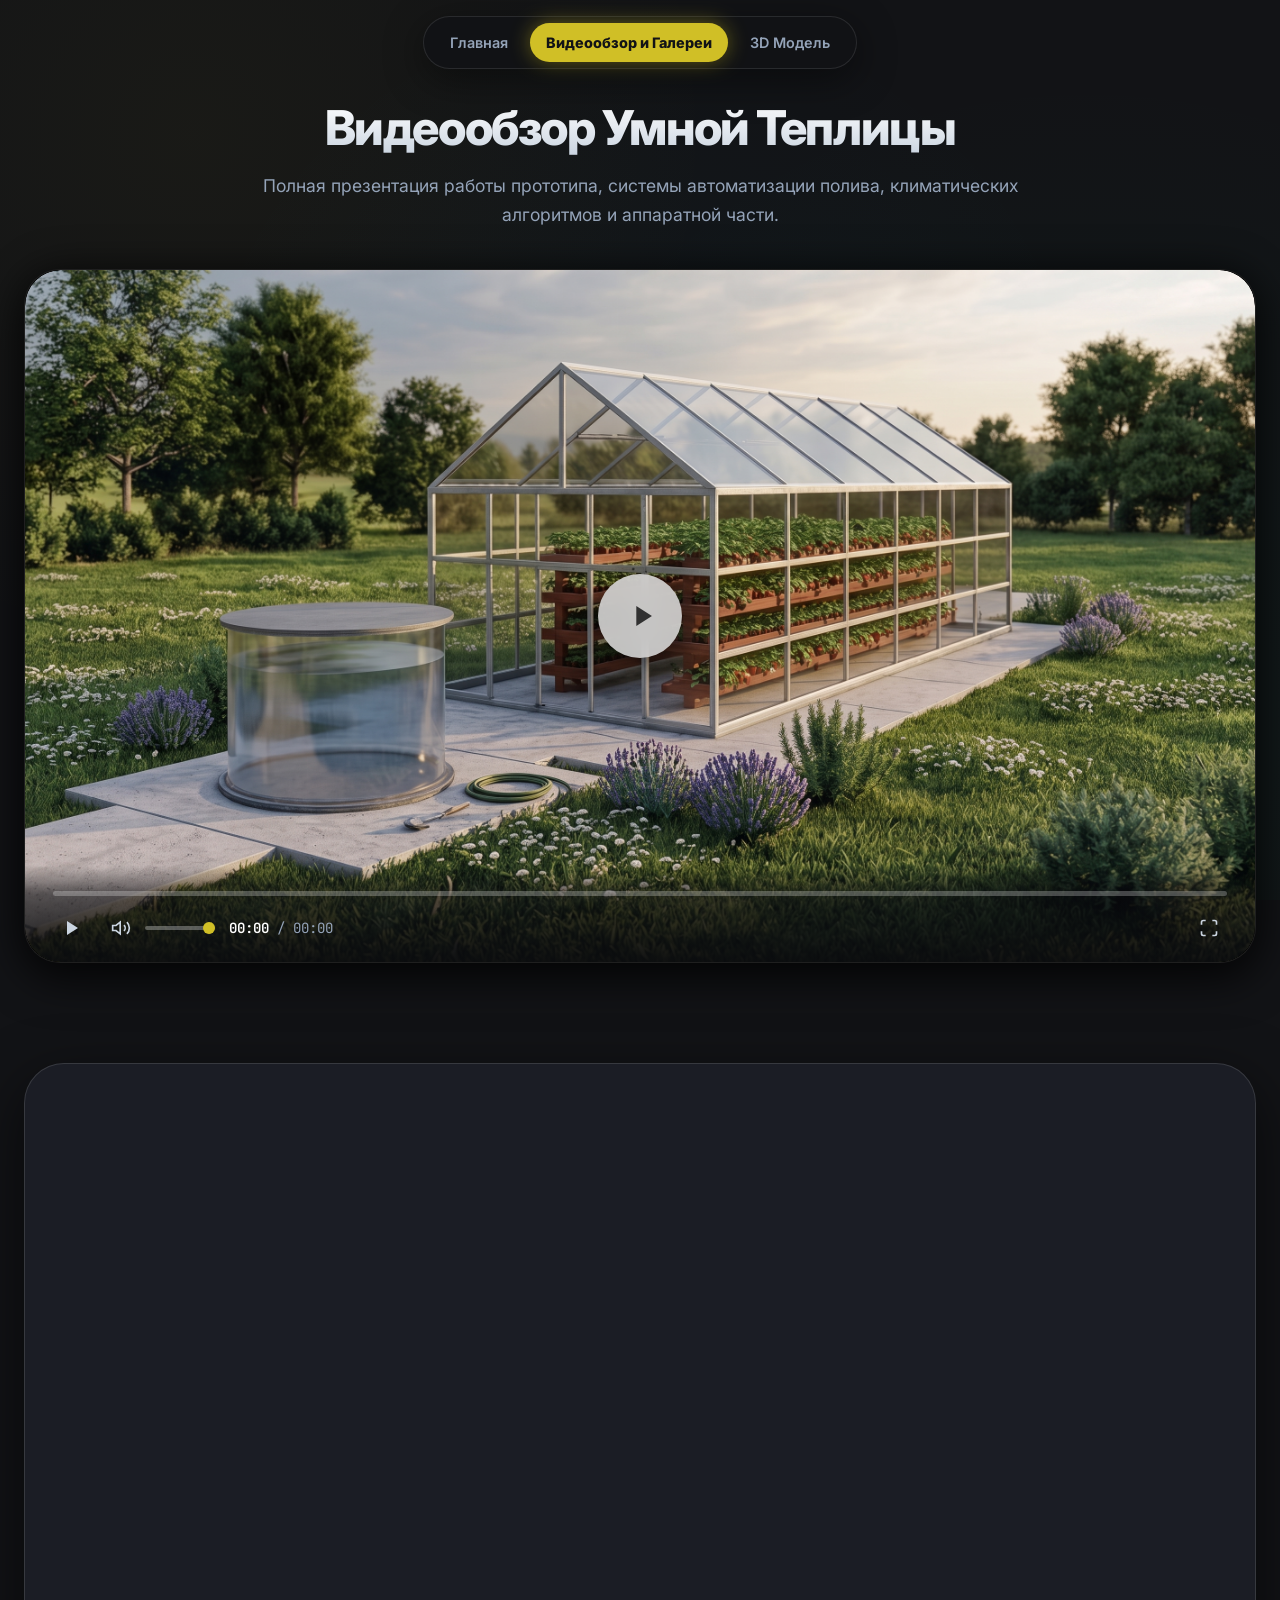
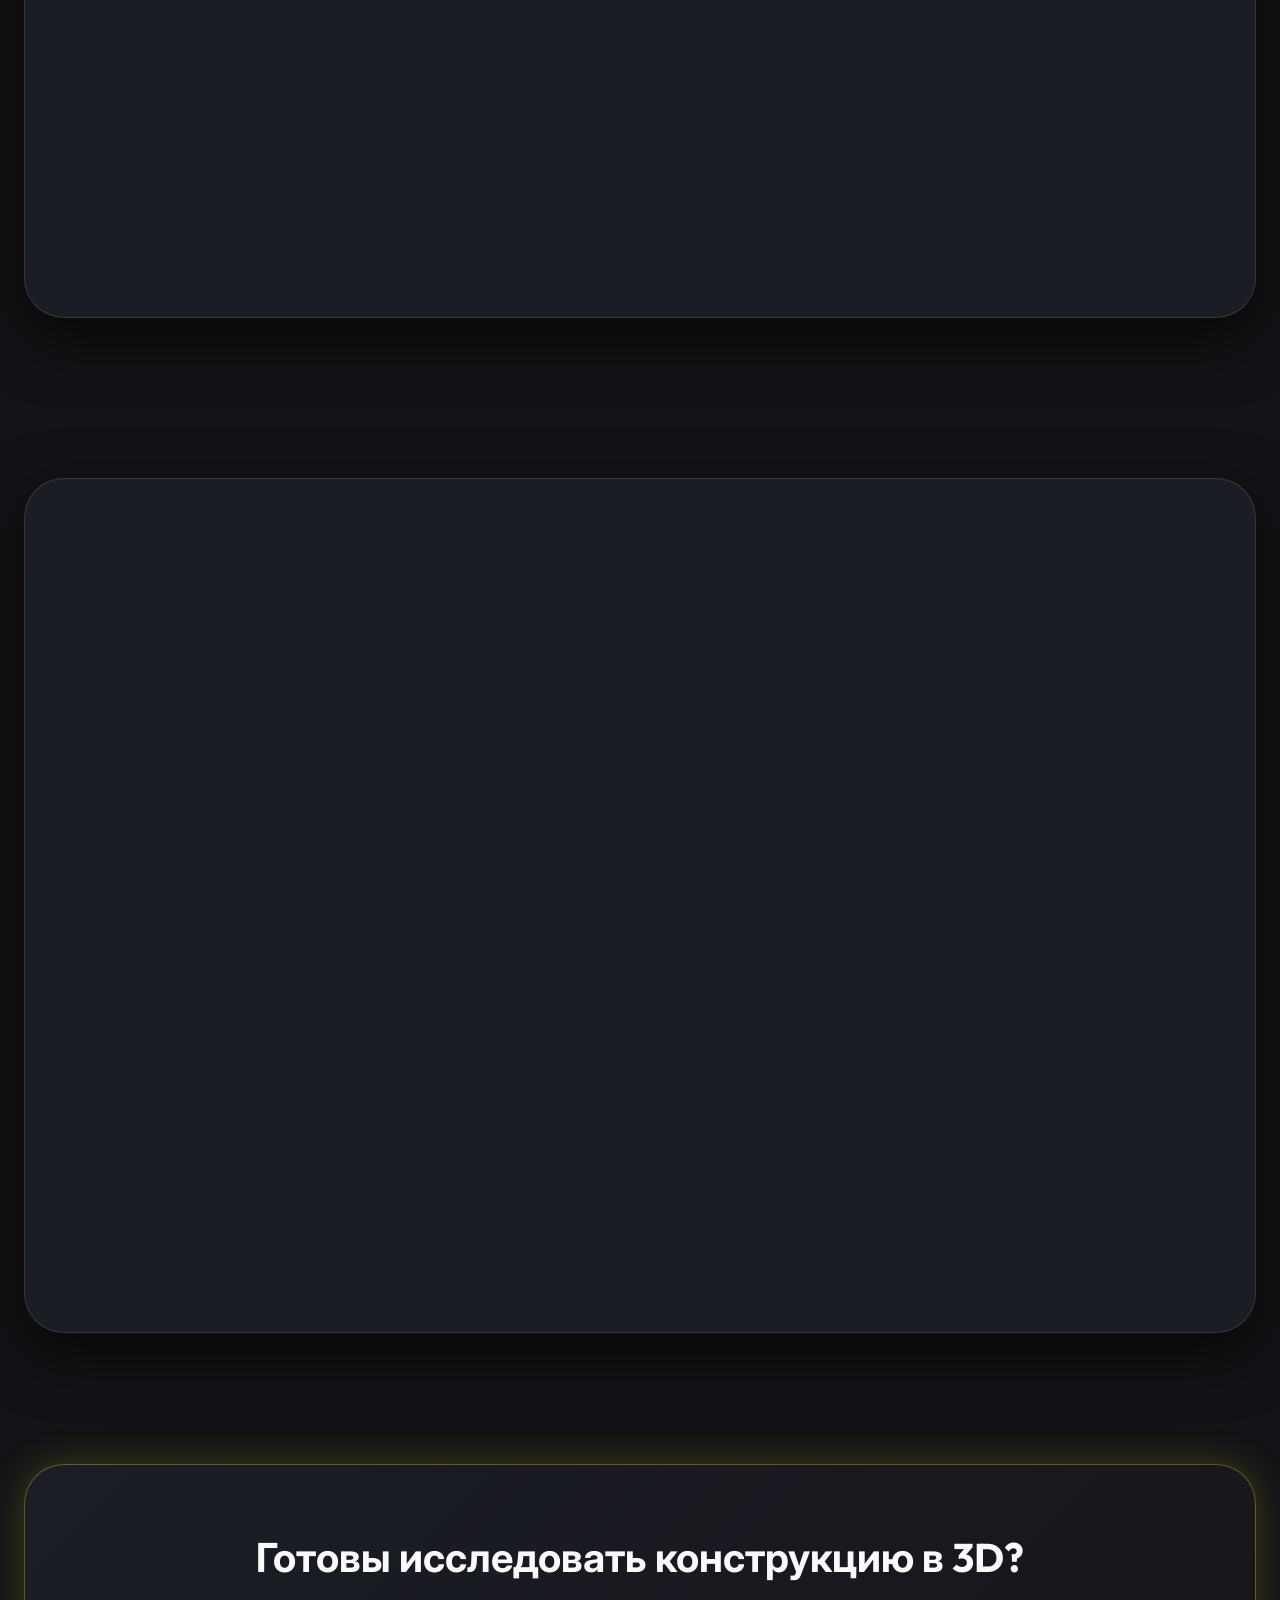
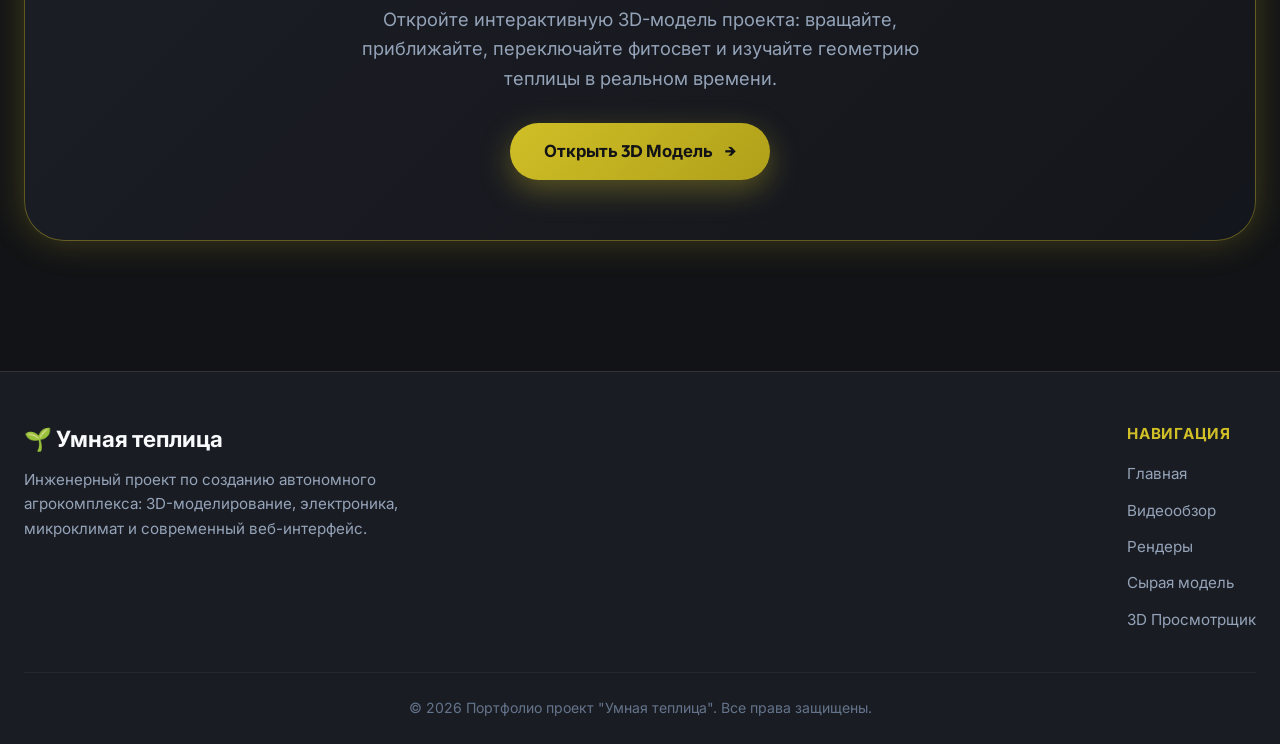
==== commit ea5a6c9a: "fix: resolve Linux case-sensitivity issues for GitHub Pages" ====
--- a/review.html
+++ b/review.html
@@ -36,8 +36,8 @@
 
         <div class="video-wrapper">
           <div class="video-container">
-            <video class="custom-video" preload="metadata" poster="Рендер%20модели/Identical_reconstruction_first_i…_2K_202607182048.jpeg">
-              <source src="Видеообзор/Умная%20теплица%20(1).mp4" type="video/mp4" />
+            <video class="custom-video" preload="metadata" poster="рендер модели/identical_reconstruction_first_i…_2k_202607182048.jpeg">
+              <source src="видеообзор/умная теплица (1).mp4" type="video/mp4" />
               Ваш браузер не поддерживает видео HTML5.
             </video>
 
